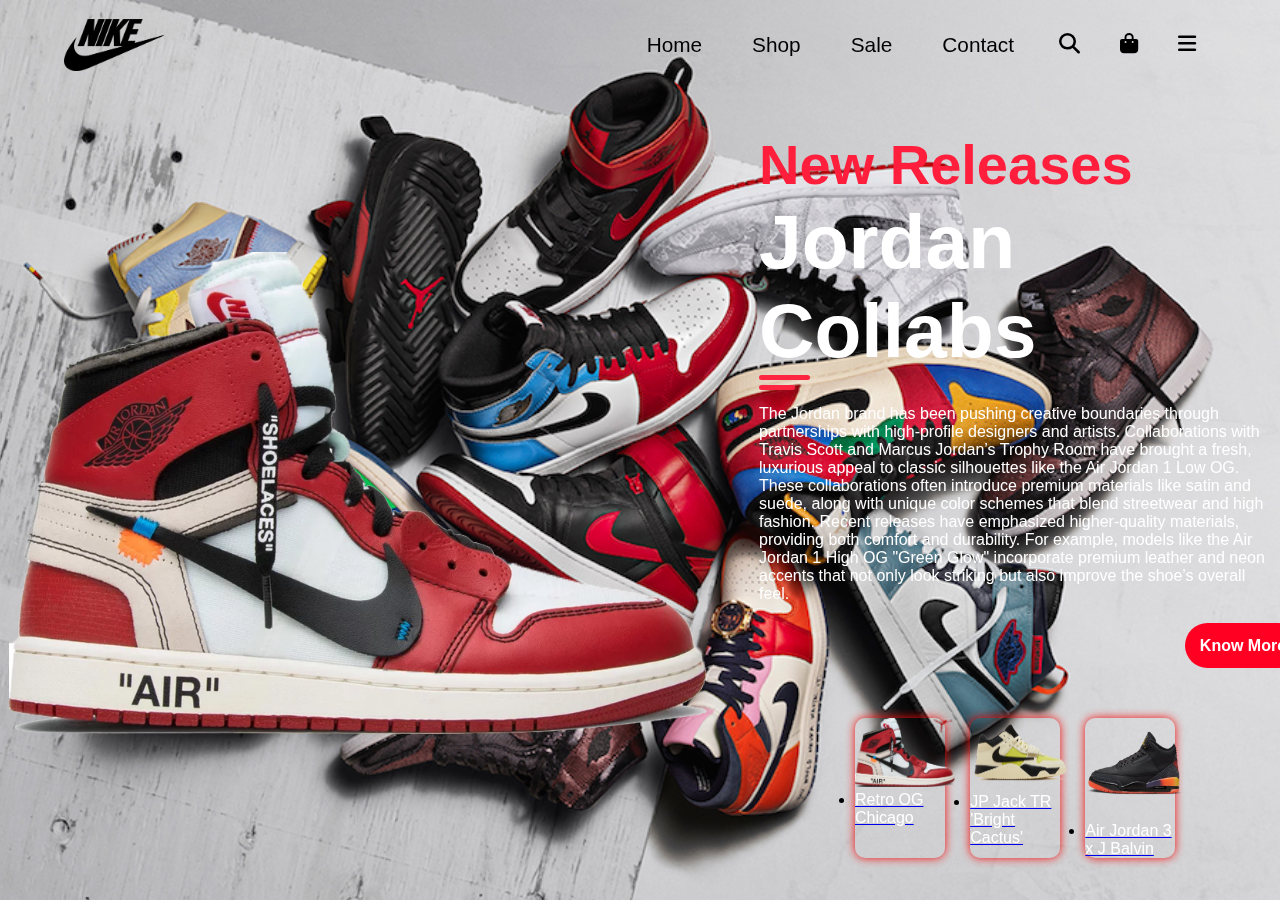
==== index.html @ 99236e8a "Update index.html" ====
<!DOCTYPE html>
<html lang="en">
<head>
    <meta charset="UTF-8">
    <meta name="viewport" content="width=device-width, initial-scale=1.0">
    <link rel="stylesheet" href="https://cdnjs.cloudflare.com/ajax/libs/font-awesome/6.5.1/css/all.min.css">
    <link rel="stylesheet" href="https://unpkg.com/aos@next/dist/aos.css" />
    <link rel="stylesheet" href="style.css">
    <link rel="stylesheet" href="travis.css" type="assets 3/css">
    <title>Shoes Website</title>
</head>
<body>
    <nav>
        <div class="nav-container">
            <div class="logo">
                <img src="nikePNG.png" alt="">
            </div>
            <div class="other">
                <div class="links">
                    <div class="link" data-aos="fade-up" data-aos-duration="1000"><a href="index.html">Home</a></div>
                    <div class="link" data-aos="fade-up" data-aos-duration="1000" data-aos-delay="100"><a href="">Shop</a></div>
                    <div class="link" data-aos="fade-up" data-aos-duration="1000" data-aos-delay="200"><a href="">Sale</a></div>
                    <div class="link" data-aos="fade-up" data-aos-duration="1000" data-aos-delay="300"><a href="">Contact</a></div>
                </div>
                <div class="icons">
                    <div data-aos="fade-up" data-aos-duration="1000" data-aos-delay="400"><i class="fa-solid fa-magnifying-glass"></i></div>
                    <div data-aos="fade-up" data-aos-duration="1000" data-aos-delay="500"><i class="fa-solid fa-bag-shopping"></i></div>
                    <div data-aos="fade-up" data-aos-duration="1000" data-aos-delay="600"><i class="fa-solid fa-bars hamburg" onclick="hamburg()"></i></div>
                </div>
            </div>
        </div>
        <div class="dropdown">
            <div class="links">
                <div class="link"><a href="index.html">Home</a></div>
                <div class="link"><a href="">Shop</a></div>
                <div class="link"><a href="">Sale</a></div>
                <div class="link"><a href="">Contact</a></div>
                <i class="fa-solid fa-xmark cancel" onclick="cancel()"></i>
            </div>
        </div>
    </nav>
    <section>
        <div class="image" data-aos="zoom-in-right" data-aos-duration="2000">
            <img src="Layer 0.png" alt="">
        </div>
        <div class="content">
            <h2 data-aos="fade-right" data-aos-duration="1200" data-aos-delay="700">New Releases</h2>
            <h1 data-aos="zoom-in" data-aos-duration="1200" data-aos-delay="900">Jordan Collabs<span></span></h1>
            <hr class="fir-line" data-aos="fade-right" data-aos-duration="1000" data-aos-delay="1000">
            <hr class="sec-line" data-aos="fade-right" data-aos-duration="1000" data-aos-delay="1100">
            <p data-aos="zoom-out" data-aos-duration="1200" data-aos-delay="1200">The Jordan brand has been pushing creative boundaries through partnerships with high-profile designers and artists. Collaborations with Travis Scott and Marcus Jordan’s Trophy Room have brought a fresh, luxurious appeal to classic silhouettes like the Air Jordan 1 Low OG. These collaborations often introduce premium materials like satin and suede, along with unique color schemes that blend streetwear and high fashion​. Recent releases have emphasized higher-quality materials, providing both comfort and durability. For example, models like the Air Jordan 1 High OG "Green Glow" incorporate premium leather and neon accents that not only look striking but also improve the shoe’s overall feel.</p>
            <div class="btn" data-aos="fade-right" data-aos-duration="1200" data-aos-delay="1300"><a href="https://sneakerbardetroit.com/air-jordan-1-fearless-ones-collection-release-date/"><button>Know More</button></div><a>
            <div class="other-shoes">
                <div class="shoes" data-aos="fade-up" data-aos-duration="1200" data-aos-delay="1500">
                    <img src="Layer 0.png" alt="" onclick="window.open(this.src, 'modal', 'popup')">
                    <li><a href="RD OCT nk .html" class="label"><label for="">Retro OG Chicago</label>
                </div>
                <div class="shoes" data-aos="fade-up" data-aos-duration="1200" data-aos-delay="1600">
                    <img src="jack 1.png" alt="" onclick="window.open(this.src, 'modal', 'popup')">
                    <li><a href="travis nk.html" class="label"><label for="">JP Jack TR 'Bright Cactus'</label>
                </div>
                <div class="shoes" data-aos="fade-up" data-aos-duration="1200" data-aos-delay="1700">
                    <img src="j1.webp" alt="" onclick="window.open(this.src, 'modal', 'popup')">
                    <li><a href="J bavlin nk.html" class="label"><label for= >Air Jordan 3 x J Balvin</label>
                </div>
            </div>
        </div>
    </section>
    <script src="https://unpkg.com/aos@next/dist/aos.js"></script>
    <script>
      AOS.init({offset:1});
    </script>
    <script>
        function hamburg(){
            const navbar = document.querySelector(".dropdown");
            navbar.style.transform = "translateY(0px)"
        }

        function cancel(){
            const navbar = document.querySelector(".dropdown");
            navbar.style.transform = "translateY(-500px)"
        }


    </script>
</body>
</html>
---- style.css ----
*{
    padding: 0;
    margin: 0;
    font-family: sans-serif;
    box-sizing: border-box;
}
body{
    width: 100%;
    height: 100vh;
    background-image: url(Air-Jordan-1-Fearless-Ones-Collection-Release-Date.jpg);
    background-position: center;
    background-repeat: no-repeat;
    background-size: cover;
}

p{
    color: #ffffff;
}

nav{
    width: 100%;
    height: 10vh;
}

.nav-container{
    padding: 0 5%;
    width: 100%;
    height: 100%;
    display: flex;
    justify-content: space-between;
    align-items: center;
}

nav .logo img{
    width: 100px;
    height: 100%;
    display: flex;
    align-items: center;
}

nav .other,
.nav-container .links,
.icons{
    display: flex;
}

.nav-container .links a,
.icons div i{
    cursor: pointer;
    font-size: 1.3rem;
    margin: 0 20px;
}

.nav-container .links a{
    margin: 0 25px;
    font-weight: 500;
    color: black;
    text-decoration: none;
    transition: 0.2s linear;
}

.nav-container .links a:hover{
    color: #fe0022;
}

.dropdown{
    width: 100%;
    height: auto;
    transform: translateY(-500px);
    position: absolute;
    top: 0;
    backdrop-filter: brightness(40%) blur(5px);
    transition: transform 0.3s linear;
}

.dropdown .links{
    width: 100%;
    display: flex;
    text-align: center;
    flex-direction: column;
}

.dropdown .links .link{
    padding: 15px 0;
    transition: 0.2s linear;
}

.dropdown .links .link a {
    color: white;
    text-decoration: none;
}

.dropdown .links .link:hover{
    background-color: #ff0426;
}

.dropdown .cancel{
    font-size: 2rem;
    color: white;
    position: absolute;
    top: 10px;
    right: 15px;
    transition: 0.2s linear;
}

.dropdown .cancel:hover{
    transform: rotate(90deg);
}

/* Section Start */

section{
    width: 100%;
    min-height: 90vh;
    display: flex;
    justify-content: center;
    align-items: center;
}

section .image{
    max-width: 700px;
}

.image img{
    width: 100%;
}

.content{
    width: 40%;
    margin-left: 50px;
}

.content h2{
    font-size: clamp(2rem, 5vw, 3.5rem);
    font-weight: 800;
    color: #ff1f3d;
}

.content h1{
    font-size: clamp(3rem, 6vw, 6rem);
    font-weight: 700;
    color: #ffffff;
}

.content h1 span{
    color: #fd1131;
}

.content hr{
    height: 5px;
    background-color: #fe2541;
    border: none;
    border-radius: 5px;
}

.content .fir-line{
    width: 10%;
}

.content .sec-line{
    width: 7%;
    margin-top: 5px;
}

.content p{
    margin-top: 15px;
}

.content .btn{
    margin: 20px 0;
    width: 100%;
    display: flex;
    justify-content: end;
    align-items: center;
}

.content .btn button{
    width: 135%;
    height: 5vh;
    font-size: 100%;
    font-weight: 600;
    color: white;
    background-color: #ff0022;
    border-radius: 40px;
    border: none;
    outline: none;
    transition: 0.2s linear;
}

.content .btn button:hover{
    box-shadow: 0 0 10px 5px #ff0224;
}

.content .other-shoes{
    margin:  0 15%;
    width: 70%;
    display: flex;
    justify-content: space-around;
}

.content .other-shoes .shoes{
    display: flex;
    margin-top: 30px;
    border-radius: 10px;
    flex-direction: column;
    width:25%;
    box-shadow: 0 0 10px rgb(244, 13, 13);
}

.content .other-shoes .shoes img{
    width: 100px;
    margin-top: -40px 0 10px 0;
    transition: 0.2s linear;
}

.shoes img:hover{
    scale: 1.2;
}

.other-shoes .shoes label{
    text-align: center;
    margin: 10px 0;
    color: #ffffff; 
}

@media (max-width:884px){
    body{
        background-image: url(bg2.png);
    }

    .nav-container .logo img{
        filter: drop-shadow(0 0 10px black);
    }

    section{
        margin-top: 0;
        display: flex;
        flex-direction: column;
    }

    .content{
        width: 95%;
        margin-left: 0;
    }

    .image{
        width: 100%;
        display: flex;
        justify-content: center;
    }

    .content .other-shoes{
        min-height: 21vh;
        margin-top: 15px 10%;
    }

    .other-shoes .shoes{
        display: flex;
        justify-content: center;
        align-items: center;
    }

}

@media (max-width:440px){
    .nav-container .links{
        display: none;
    }

    .image img{
        width: 65%;
    }

    .content .other-shoes{
        width: 100%;
        margin:15px 0 ;
    }
   
}
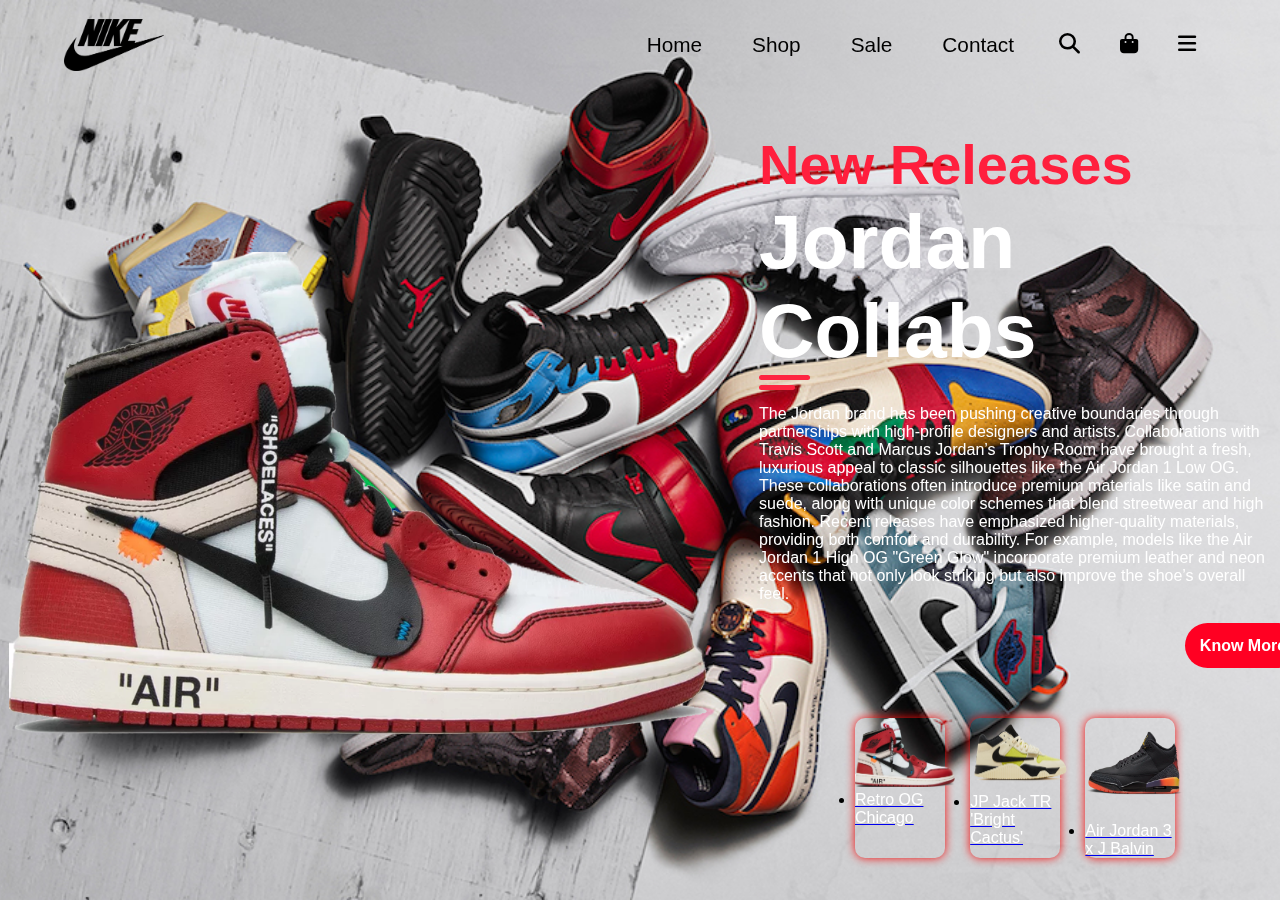
==== commit 2dcafd25: "Update index.html" ====
--- a/index.html
+++ b/index.html
@@ -6,7 +6,7 @@
     <link rel="stylesheet" href="https://cdnjs.cloudflare.com/ajax/libs/font-awesome/6.5.1/css/all.min.css">
     <link rel="stylesheet" href="https://unpkg.com/aos@next/dist/aos.css" />
     <link rel="stylesheet" href="style.css">
-    <link rel="stylesheet" href="travis.css" type="assets 3/css">
+    <link rel="stylesheet" href="travis.css" type="text/css">
     <title>Shoes Website</title>
 </head>
 <body>
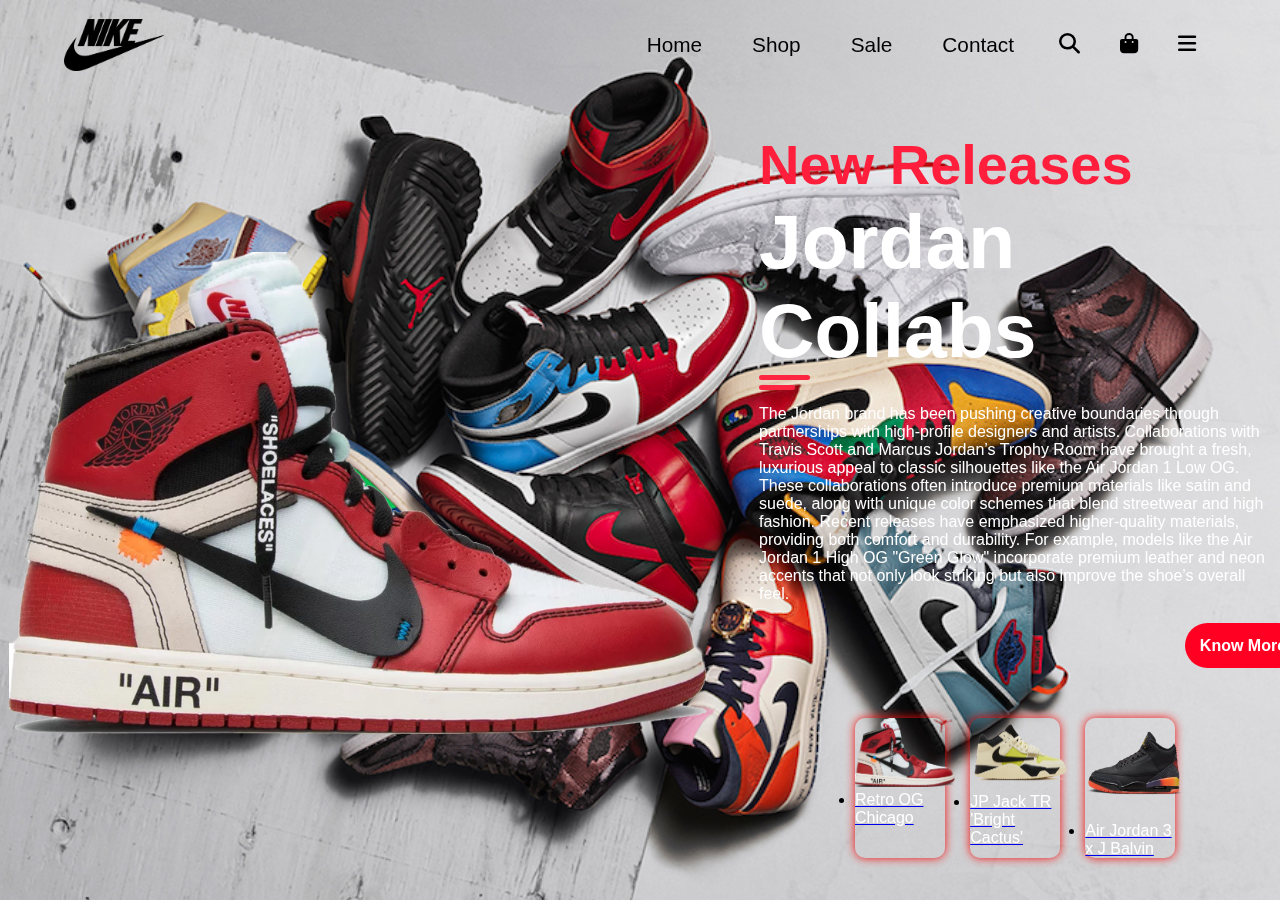
==== commit f6d06545: "Update index.html" ====
--- a/index.html
+++ b/index.html
@@ -6,7 +6,7 @@
     <link rel="stylesheet" href="https://cdnjs.cloudflare.com/ajax/libs/font-awesome/6.5.1/css/all.min.css">
     <link rel="stylesheet" href="https://unpkg.com/aos@next/dist/aos.css" />
     <link rel="stylesheet" href="style.css">
-    <link rel="stylesheet" href="travis.css" type="text/css">
+    <link rel="stylesheet" href="travis.css" type= "assets3/css">
     <title>Shoes Website</title>
 </head>
 <body>
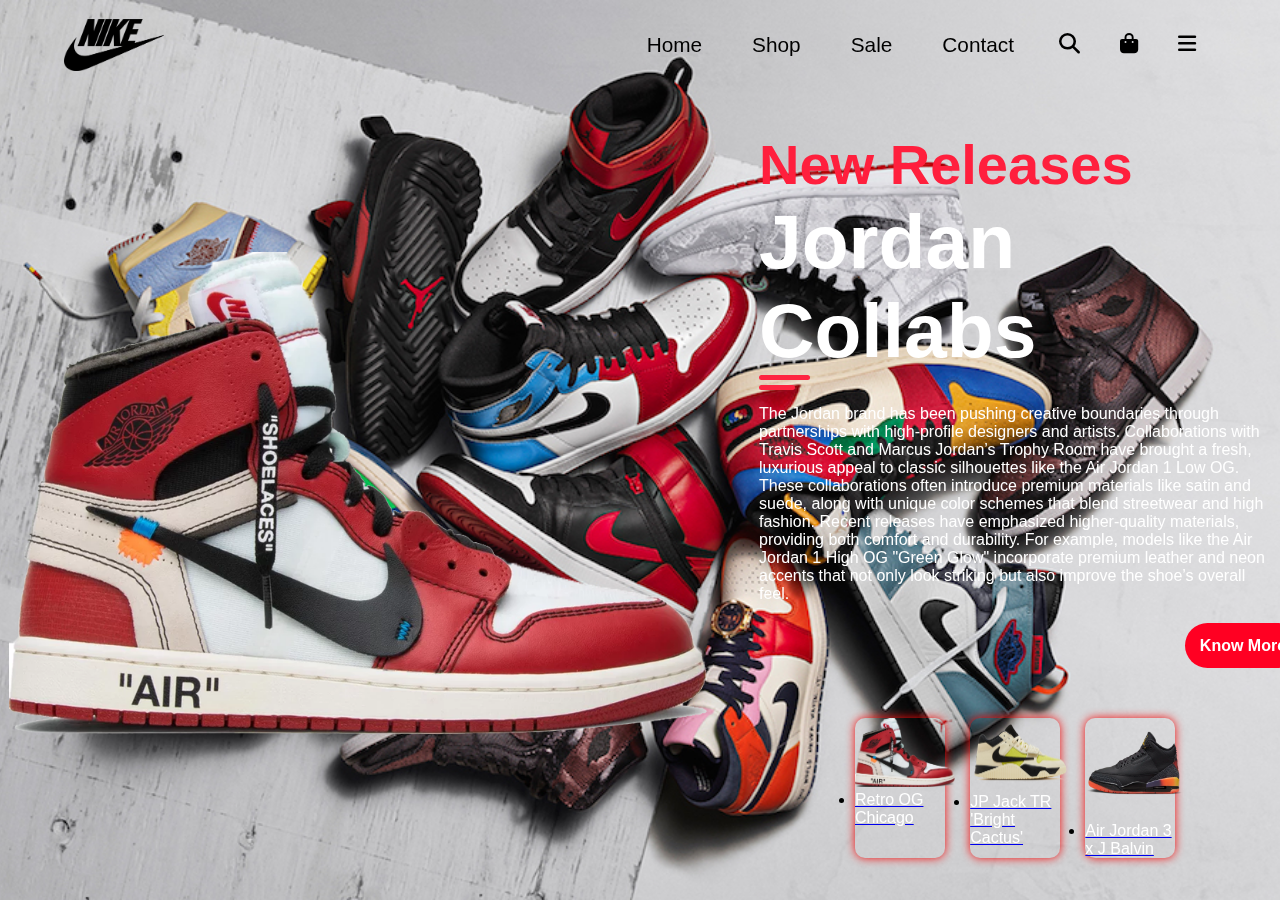
==== commit 40cbbbb5: "Update index.html" ====
--- a/index.html
+++ b/index.html
@@ -6,7 +6,7 @@
     <link rel="stylesheet" href="https://cdnjs.cloudflare.com/ajax/libs/font-awesome/6.5.1/css/all.min.css">
     <link rel="stylesheet" href="https://unpkg.com/aos@next/dist/aos.css" />
     <link rel="stylesheet" href="style.css">
-    <link rel="stylesheet" href="travis.css" type= "assets3/css">
+    <link rel="stylesheet" href="travis.css" type= "assets 3/css">
     <title>Shoes Website</title>
 </head>
 <body>
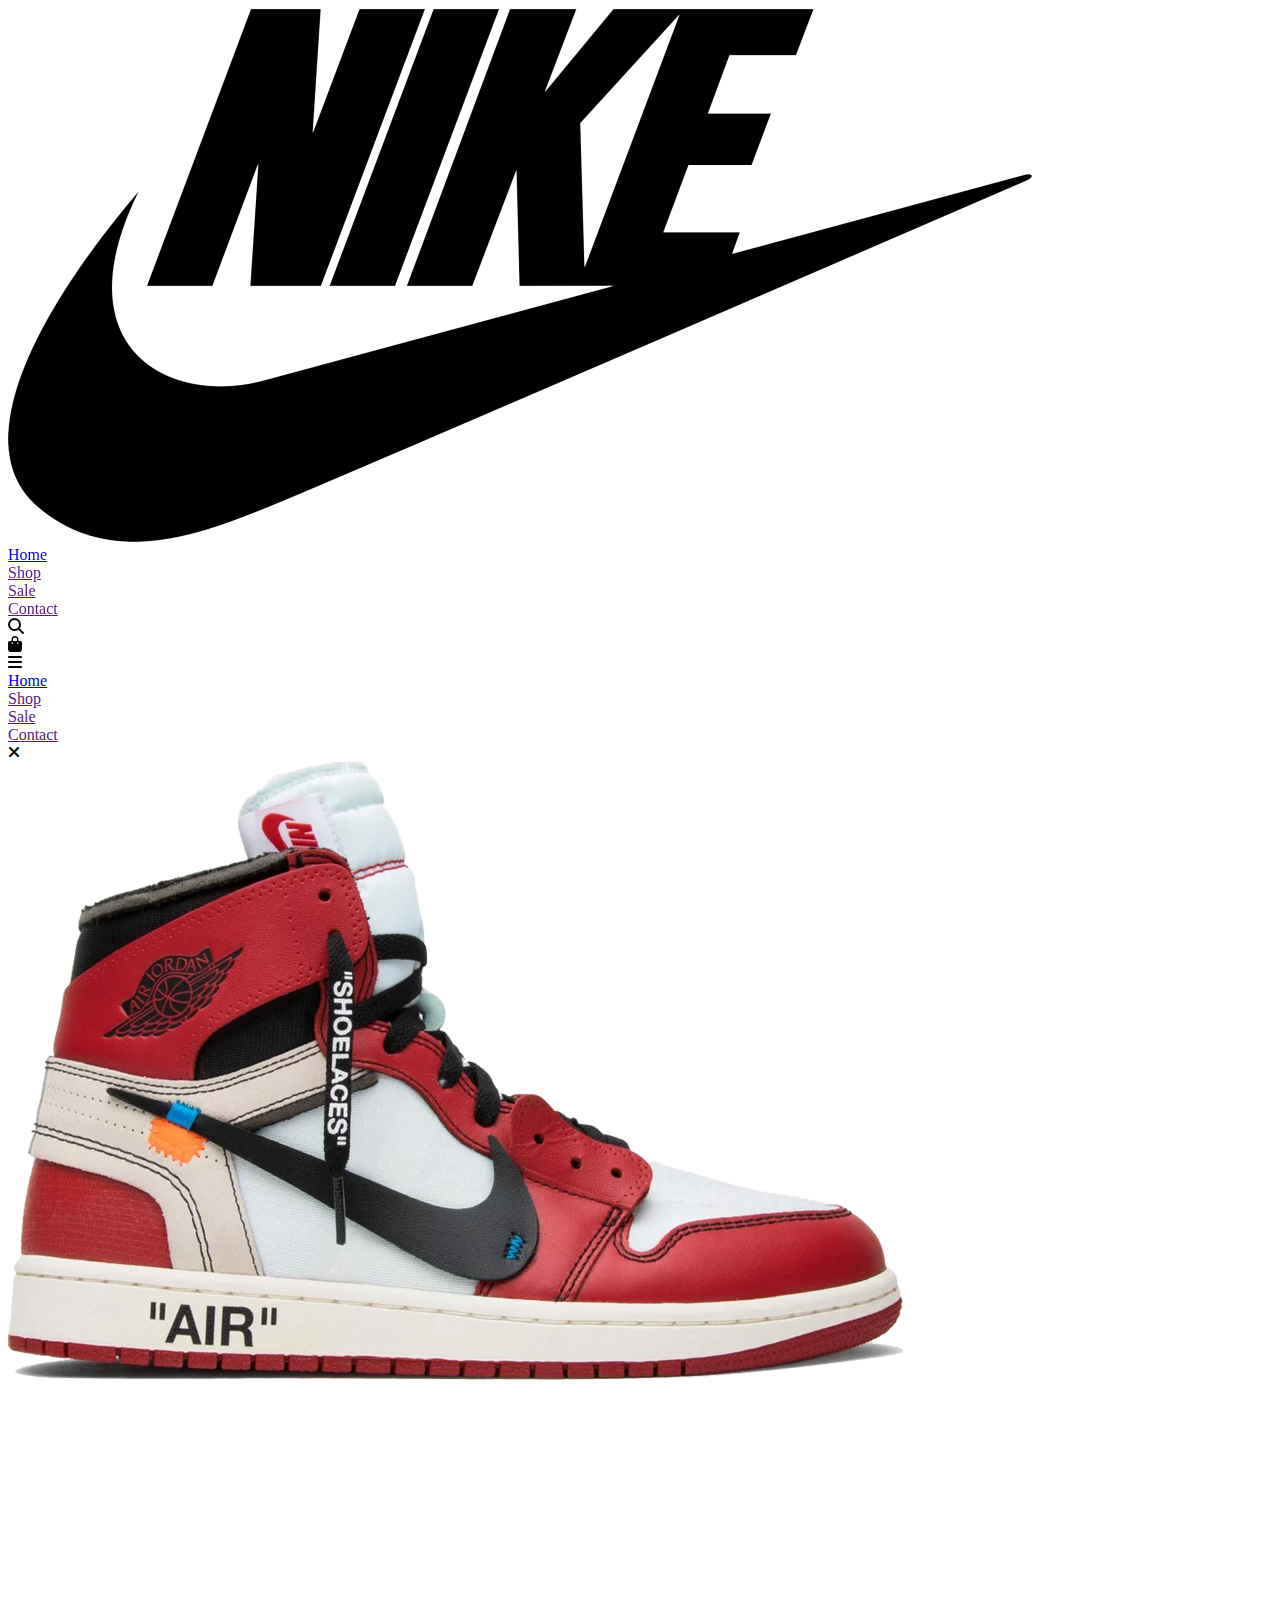
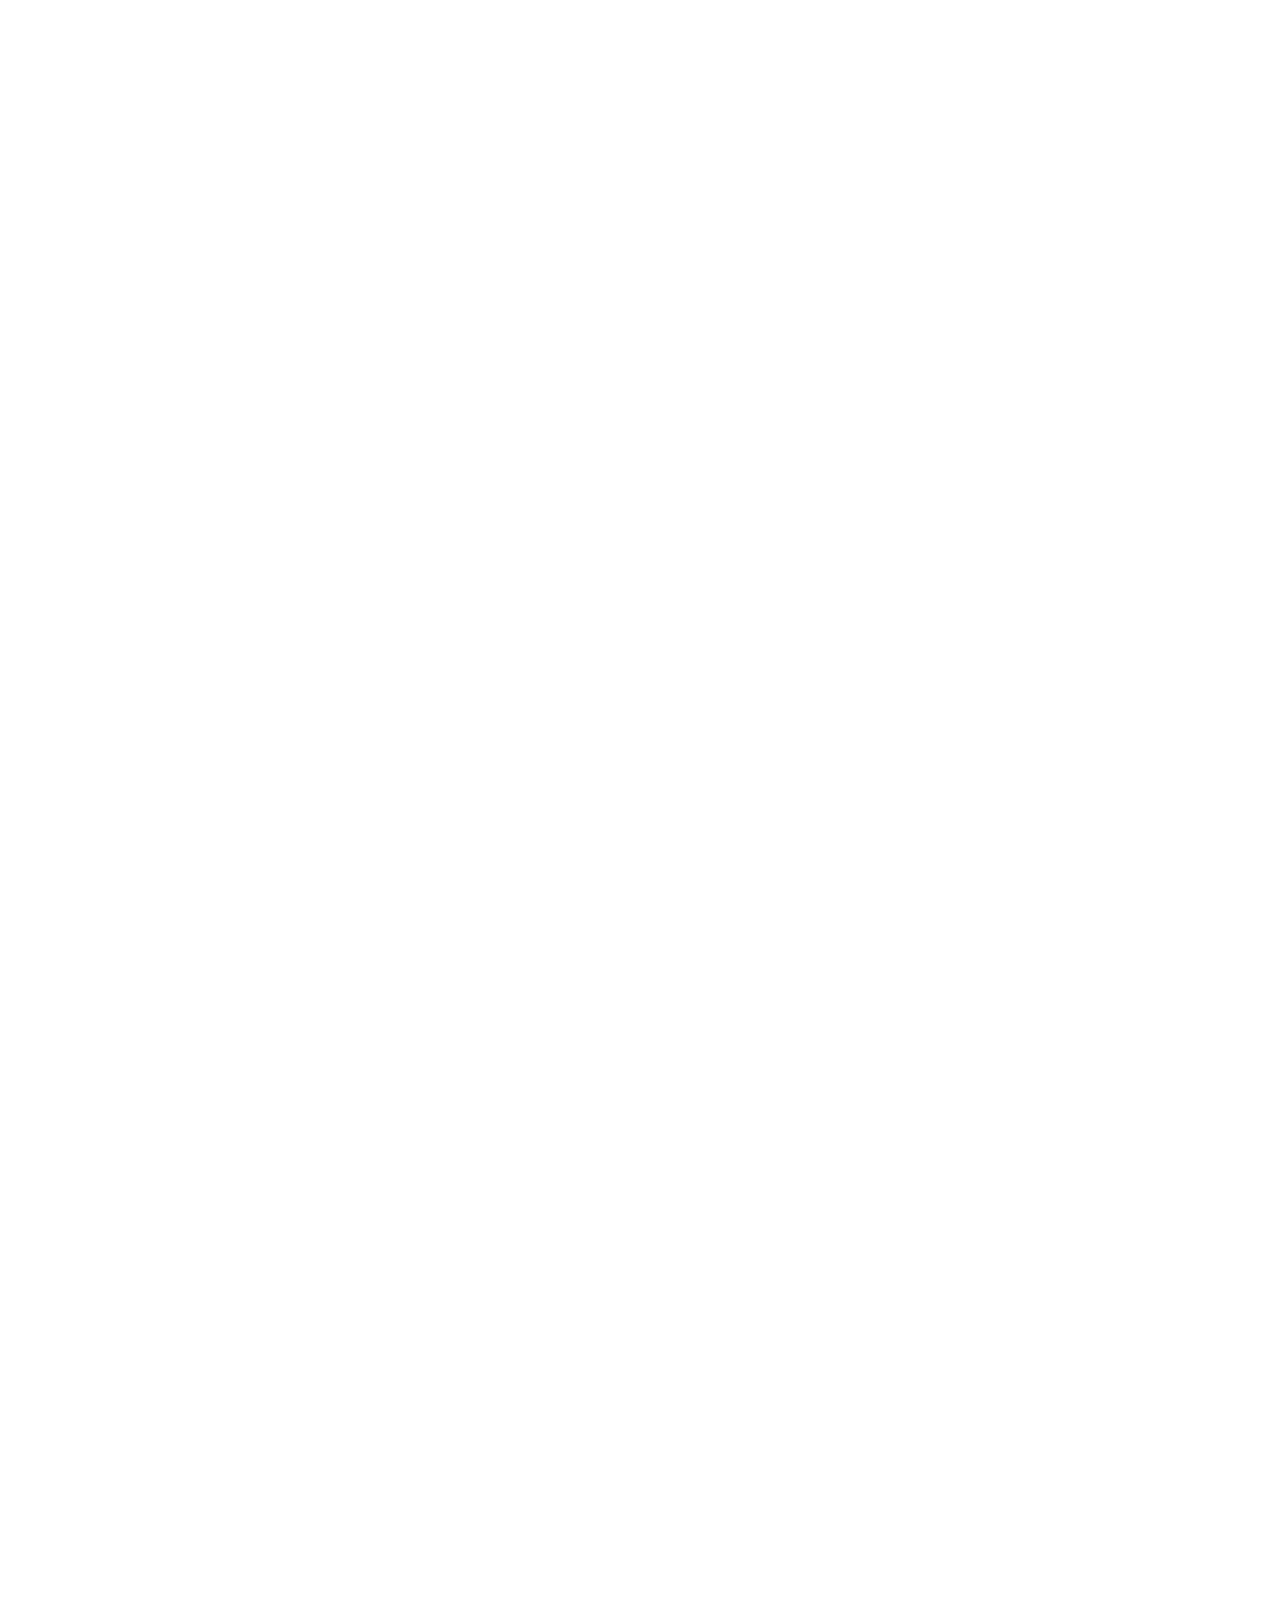
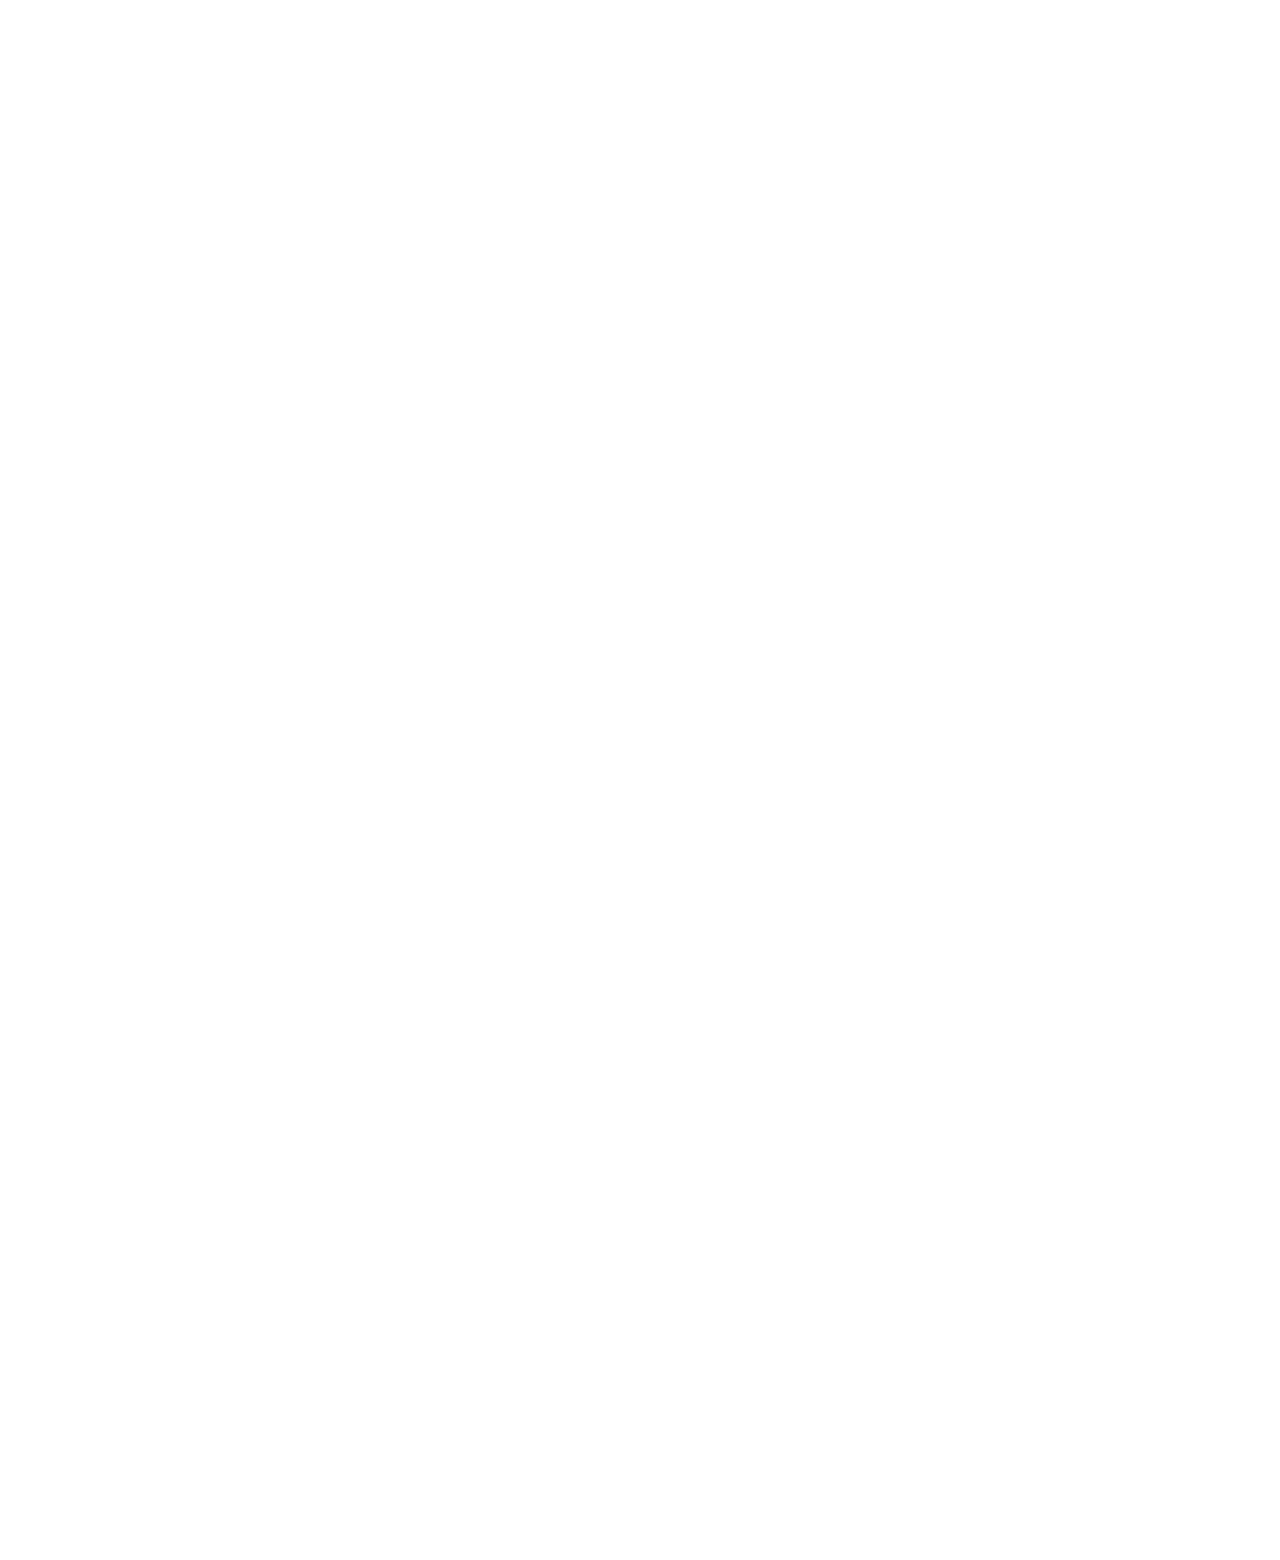
==== commit e1611775: "Update index.html" ====
--- a/index.html
+++ b/index.html
@@ -5,8 +5,7 @@
     <meta name="viewport" content="width=device-width, initial-scale=1.0">
     <link rel="stylesheet" href="https://cdnjs.cloudflare.com/ajax/libs/font-awesome/6.5.1/css/all.min.css">
     <link rel="stylesheet" href="https://unpkg.com/aos@next/dist/aos.css" />
-    <link rel="stylesheet" href="style.css">
-    <link rel="stylesheet" href="travis.css" type= "assets 3/css">
+    <link rel="stylesheet" href="travis.css" type= "text/css">
     <title>Shoes Website</title>
 </head>
 <body>
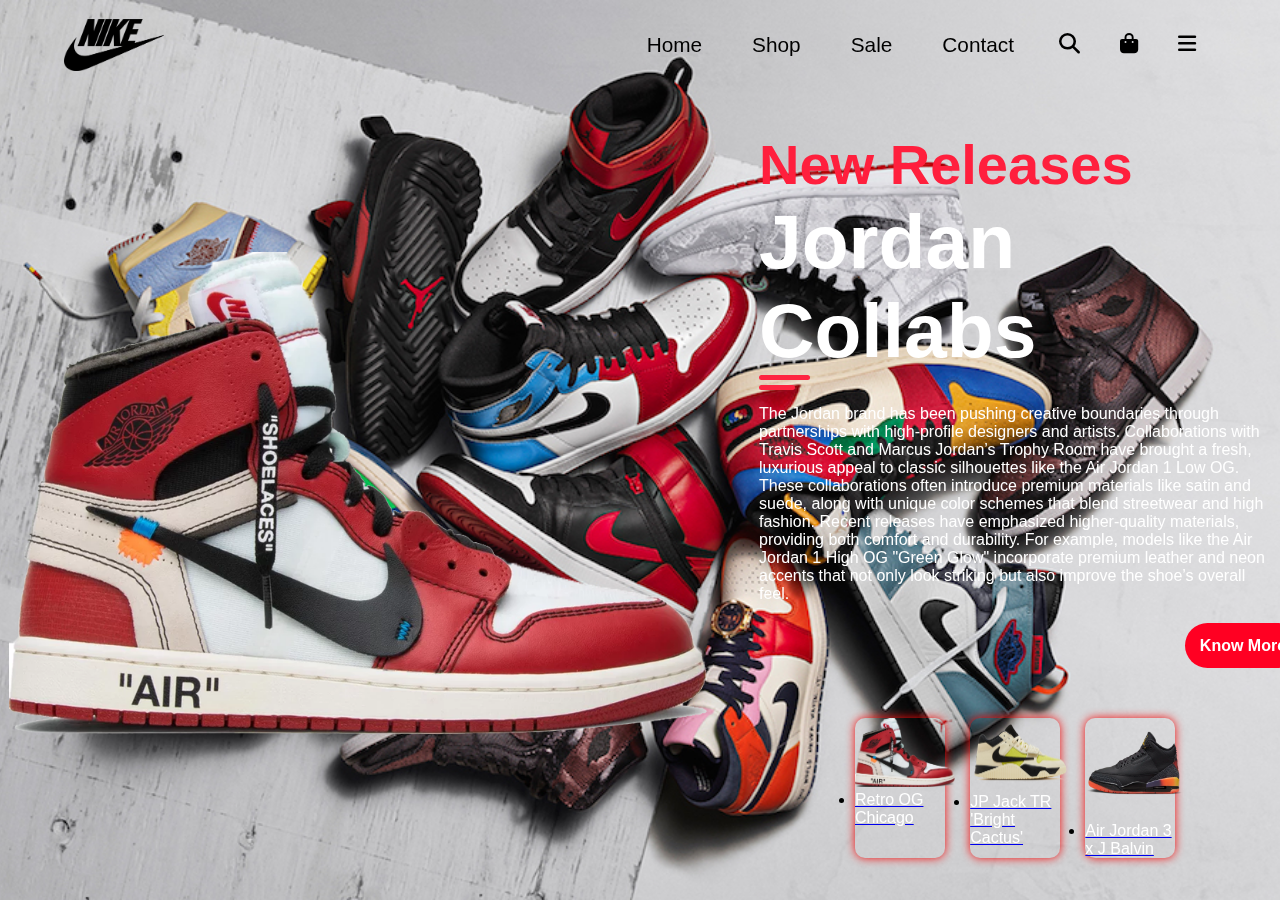
==== commit 867855b0: "Update index.html" ====
--- a/index.html
+++ b/index.html
@@ -5,7 +5,7 @@
     <meta name="viewport" content="width=device-width, initial-scale=1.0">
     <link rel="stylesheet" href="https://cdnjs.cloudflare.com/ajax/libs/font-awesome/6.5.1/css/all.min.css">
     <link rel="stylesheet" href="https://unpkg.com/aos@next/dist/aos.css" />
-    <link rel="stylesheet" href="travis.css" type= "text/css">
+    <link rel="stylesheet" href="style.css">
     <title>Shoes Website</title>
 </head>
 <body>
--- a/style.css
+++ b/style.css
@@ -0,0 +1,279 @@
+*{
+    padding: 0;
+    margin: 0;
+    font-family: sans-serif;
+    box-sizing: border-box;
+}
+body{
+    width: 100%;
+    height: 100vh;
+    background-image: url(Air-Jordan-1-Fearless-Ones-Collection-Release-Date.jpg);
+    background-position: center;
+    background-repeat: no-repeat;
+    background-size: cover;
+}
+
+p{
+    color: #ffffff;
+}
+
+nav{
+    width: 100%;
+    height: 10vh;
+}
+
+.nav-container{
+    padding: 0 5%;
+    width: 100%;
+    height: 100%;
+    display: flex;
+    justify-content: space-between;
+    align-items: center;
+}
+
+nav .logo img{
+    width: 100px;
+    height: 100%;
+    display: flex;
+    align-items: center;
+}
+
+nav .other,
+.nav-container .links,
+.icons{
+    display: flex;
+}
+
+.nav-container .links a,
+.icons div i{
+    cursor: pointer;
+    font-size: 1.3rem;
+    margin: 0 20px;
+}
+
+.nav-container .links a{
+    margin: 0 25px;
+    font-weight: 500;
+    color: black;
+    text-decoration: none;
+    transition: 0.2s linear;
+}
+
+.nav-container .links a:hover{
+    color: #fe0022;
+}
+
+.dropdown{
+    width: 100%;
+    height: auto;
+    transform: translateY(-500px);
+    position: absolute;
+    top: 0;
+    backdrop-filter: brightness(40%) blur(5px);
+    transition: transform 0.3s linear;
+}
+
+.dropdown .links{
+    width: 100%;
+    display: flex;
+    text-align: center;
+    flex-direction: column;
+}
+
+.dropdown .links .link{
+    padding: 15px 0;
+    transition: 0.2s linear;
+}
+
+.dropdown .links .link a {
+    color: white;
+    text-decoration: none;
+}
+
+.dropdown .links .link:hover{
+    background-color: #ff0426;
+}
+
+.dropdown .cancel{
+    font-size: 2rem;
+    color: white;
+    position: absolute;
+    top: 10px;
+    right: 15px;
+    transition: 0.2s linear;
+}
+
+.dropdown .cancel:hover{
+    transform: rotate(90deg);
+}
+
+/* Section Start */
+
+section{
+    width: 100%;
+    min-height: 90vh;
+    display: flex;
+    justify-content: center;
+    align-items: center;
+}
+
+section .image{
+    max-width: 700px;
+}
+
+.image img{
+    width: 100%;
+}
+
+.content{
+    width: 40%;
+    margin-left: 50px;
+}
+
+.content h2{
+    font-size: clamp(2rem, 5vw, 3.5rem);
+    font-weight: 800;
+    color: #ff1f3d;
+}
+
+.content h1{
+    font-size: clamp(3rem, 6vw, 6rem);
+    font-weight: 700;
+    color: #ffffff;
+}
+
+.content h1 span{
+    color: #fd1131;
+}
+
+.content hr{
+    height: 5px;
+    background-color: #fe2541;
+    border: none;
+    border-radius: 5px;
+}
+
+.content .fir-line{
+    width: 10%;
+}
+
+.content .sec-line{
+    width: 7%;
+    margin-top: 5px;
+}
+
+.content p{
+    margin-top: 15px;
+}
+
+.content .btn{
+    margin: 20px 0;
+    width: 100%;
+    display: flex;
+    justify-content: end;
+    align-items: center;
+}
+
+.content .btn button{
+    width: 135%;
+    height: 5vh;
+    font-size: 100%;
+    font-weight: 600;
+    color: white;
+    background-color: #ff0022;
+    border-radius: 40px;
+    border: none;
+    outline: none;
+    transition: 0.2s linear;
+}
+
+.content .btn button:hover{
+    box-shadow: 0 0 10px 5px #ff0224;
+}
+
+.content .other-shoes{
+    margin:  0 15%;
+    width: 70%;
+    display: flex;
+    justify-content: space-around;
+}
+
+.content .other-shoes .shoes{
+    display: flex;
+    margin-top: 30px;
+    border-radius: 10px;
+    flex-direction: column;
+    width:25%;
+    box-shadow: 0 0 10px rgb(244, 13, 13);
+}
+
+.content .other-shoes .shoes img{
+    width: 100px;
+    margin-top: -40px 0 10px 0;
+    transition: 0.2s linear;
+}
+
+.shoes img:hover{
+    scale: 1.2;
+}
+
+.other-shoes .shoes label{
+    text-align: center;
+    margin: 10px 0;
+    color: #ffffff; 
+}
+
+@media (max-width:884px){
+    body{
+        background-image: url(bg2.png);
+    }
+
+    .nav-container .logo img{
+        filter: drop-shadow(0 0 10px black);
+    }
+
+    section{
+        margin-top: 0;
+        display: flex;
+        flex-direction: column;
+    }
+
+    .content{
+        width: 95%;
+        margin-left: 0;
+    }
+
+    .image{
+        width: 100%;
+        display: flex;
+        justify-content: center;
+    }
+
+    .content .other-shoes{
+        min-height: 21vh;
+        margin-top: 15px 10%;
+    }
+
+    .other-shoes .shoes{
+        display: flex;
+        justify-content: center;
+        align-items: center;
+    }
+
+}
+
+@media (max-width:440px){
+    .nav-container .links{
+        display: none;
+    }
+
+    .image img{
+        width: 65%;
+    }
+
+    .content .other-shoes{
+        width: 100%;
+        margin:15px 0 ;
+    }
+   
+}
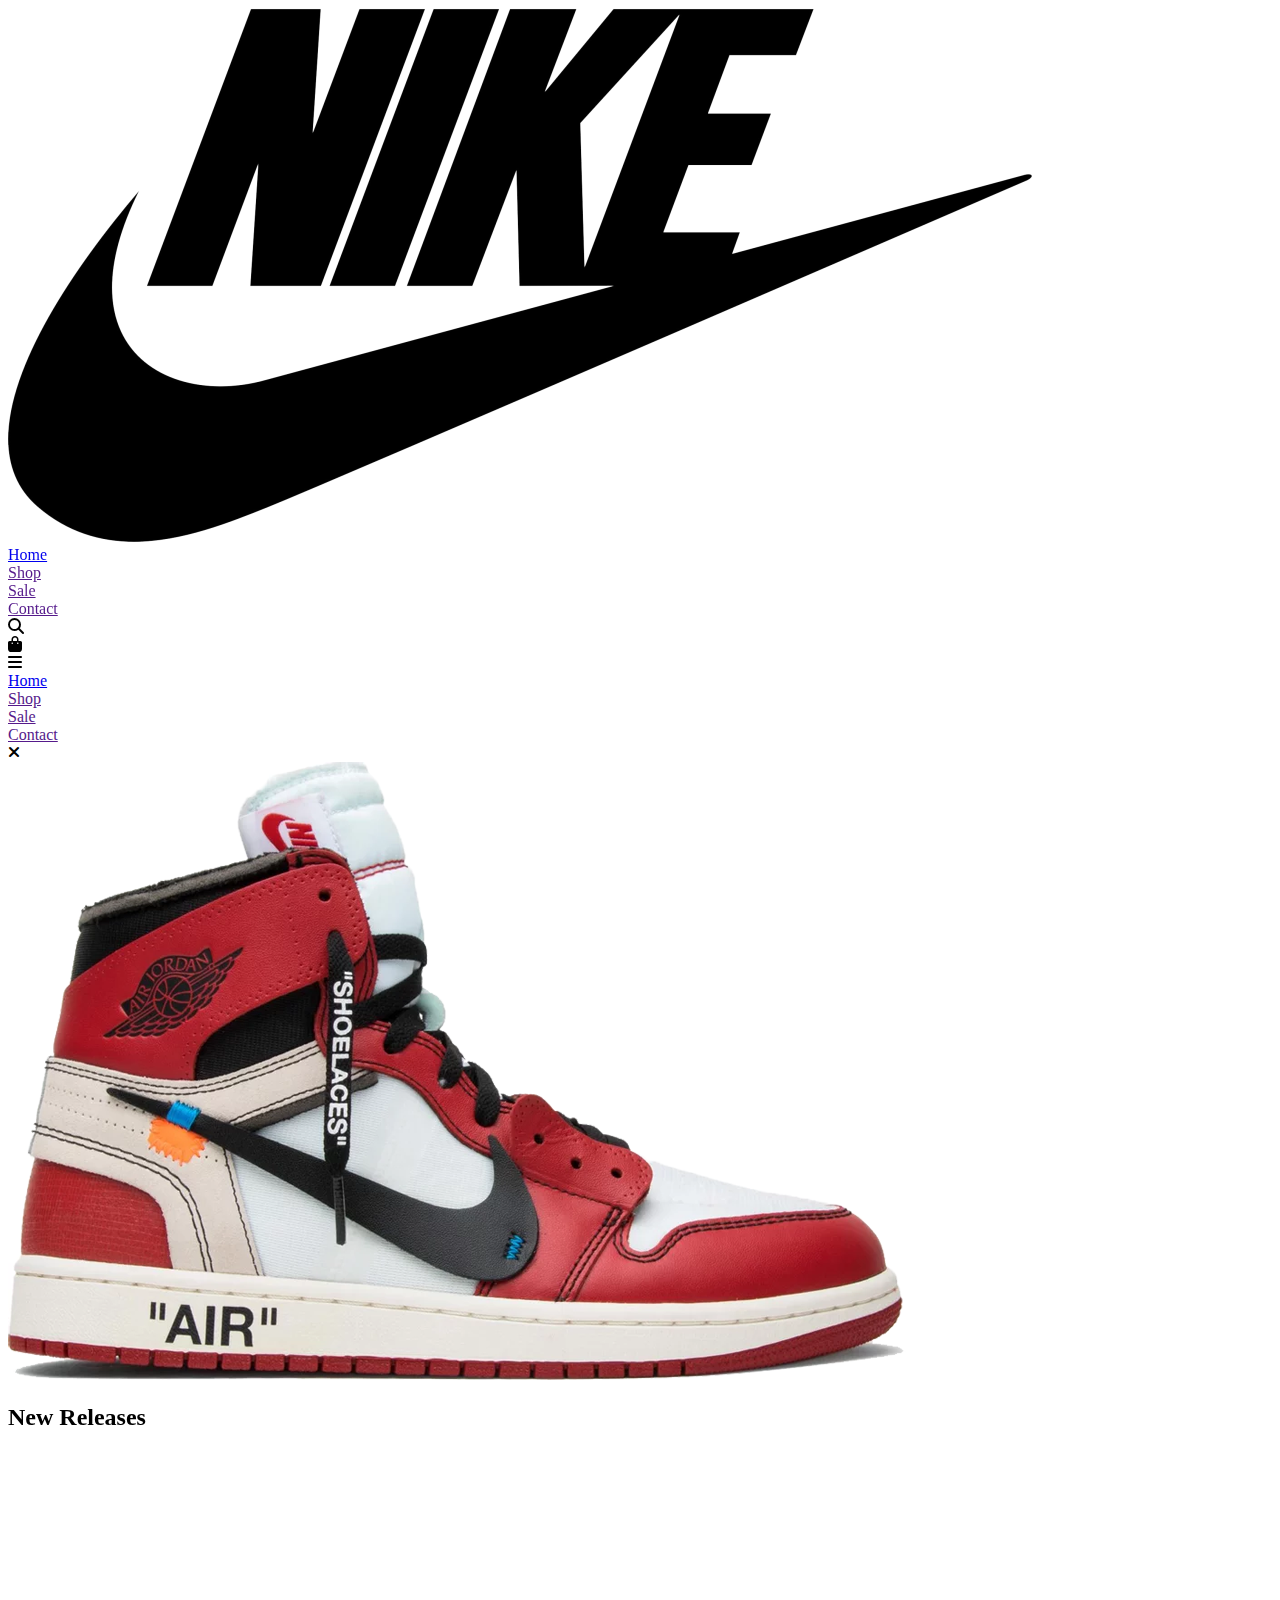
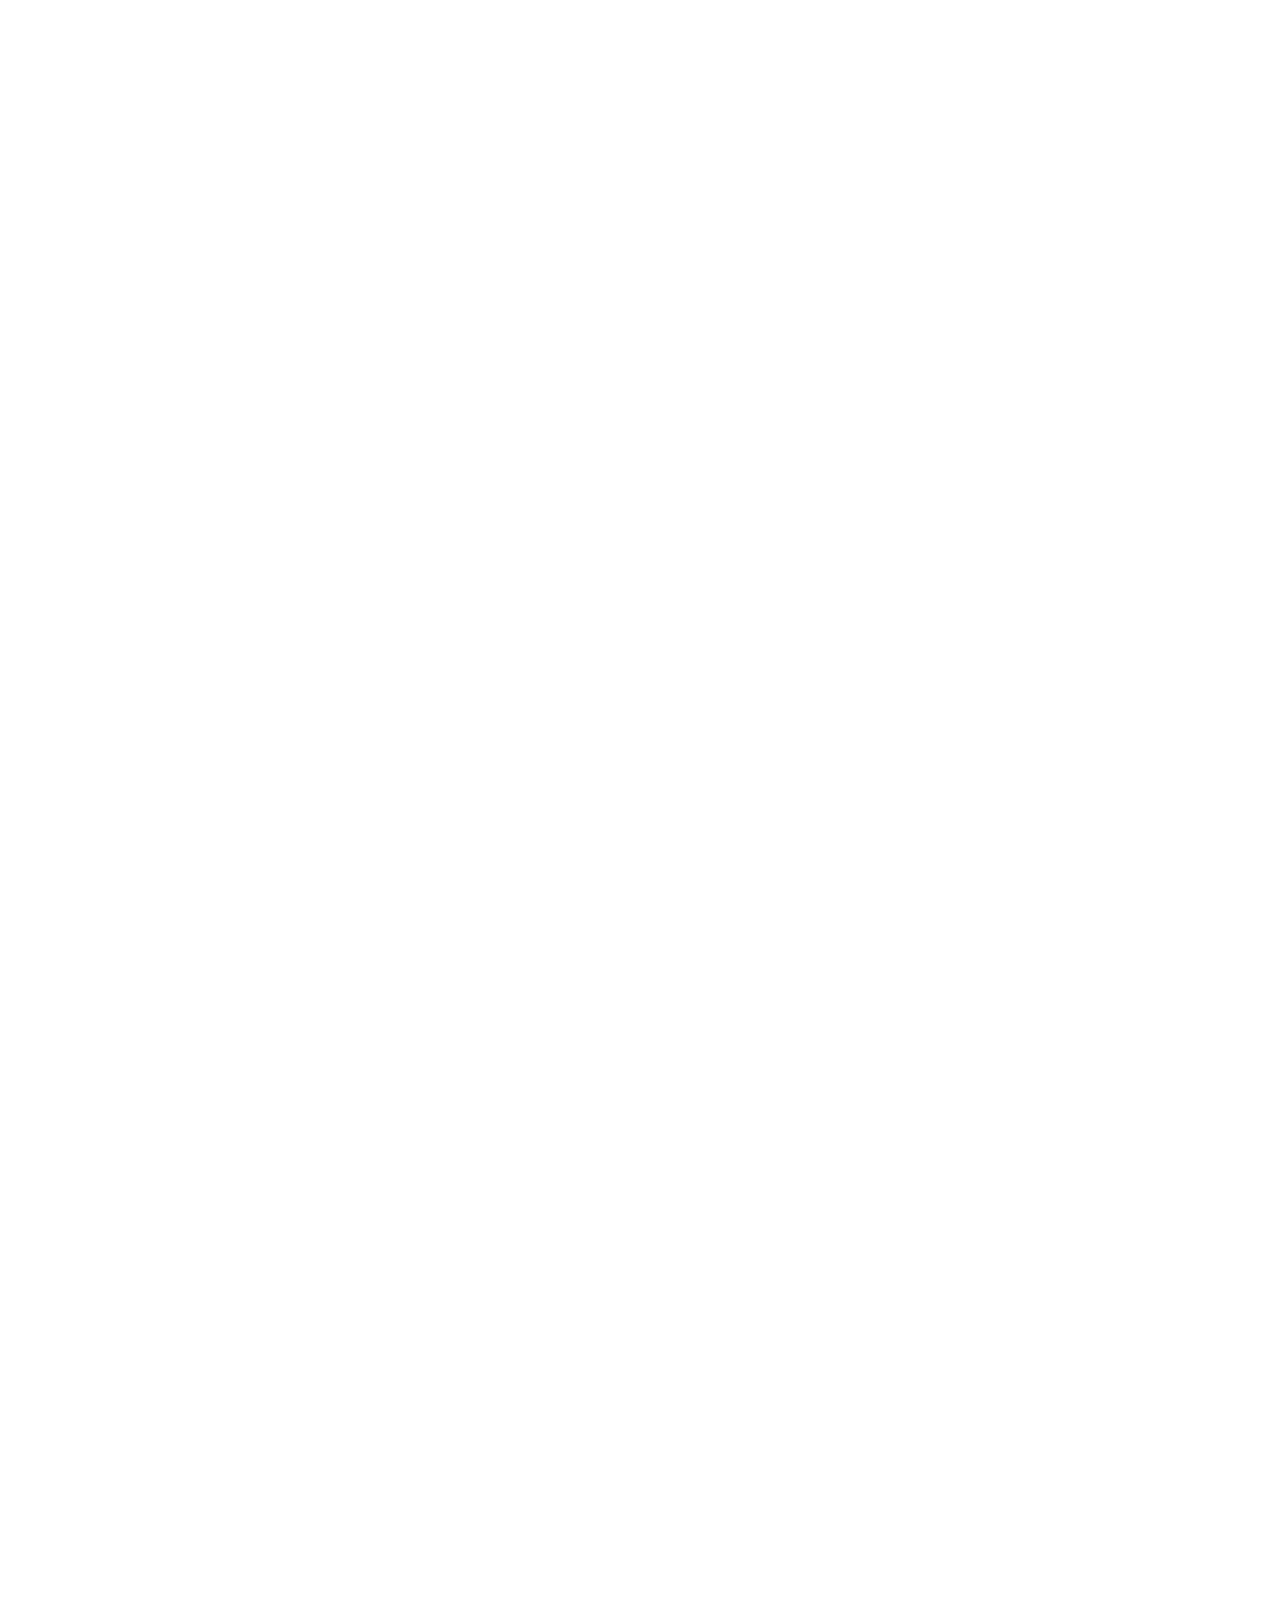
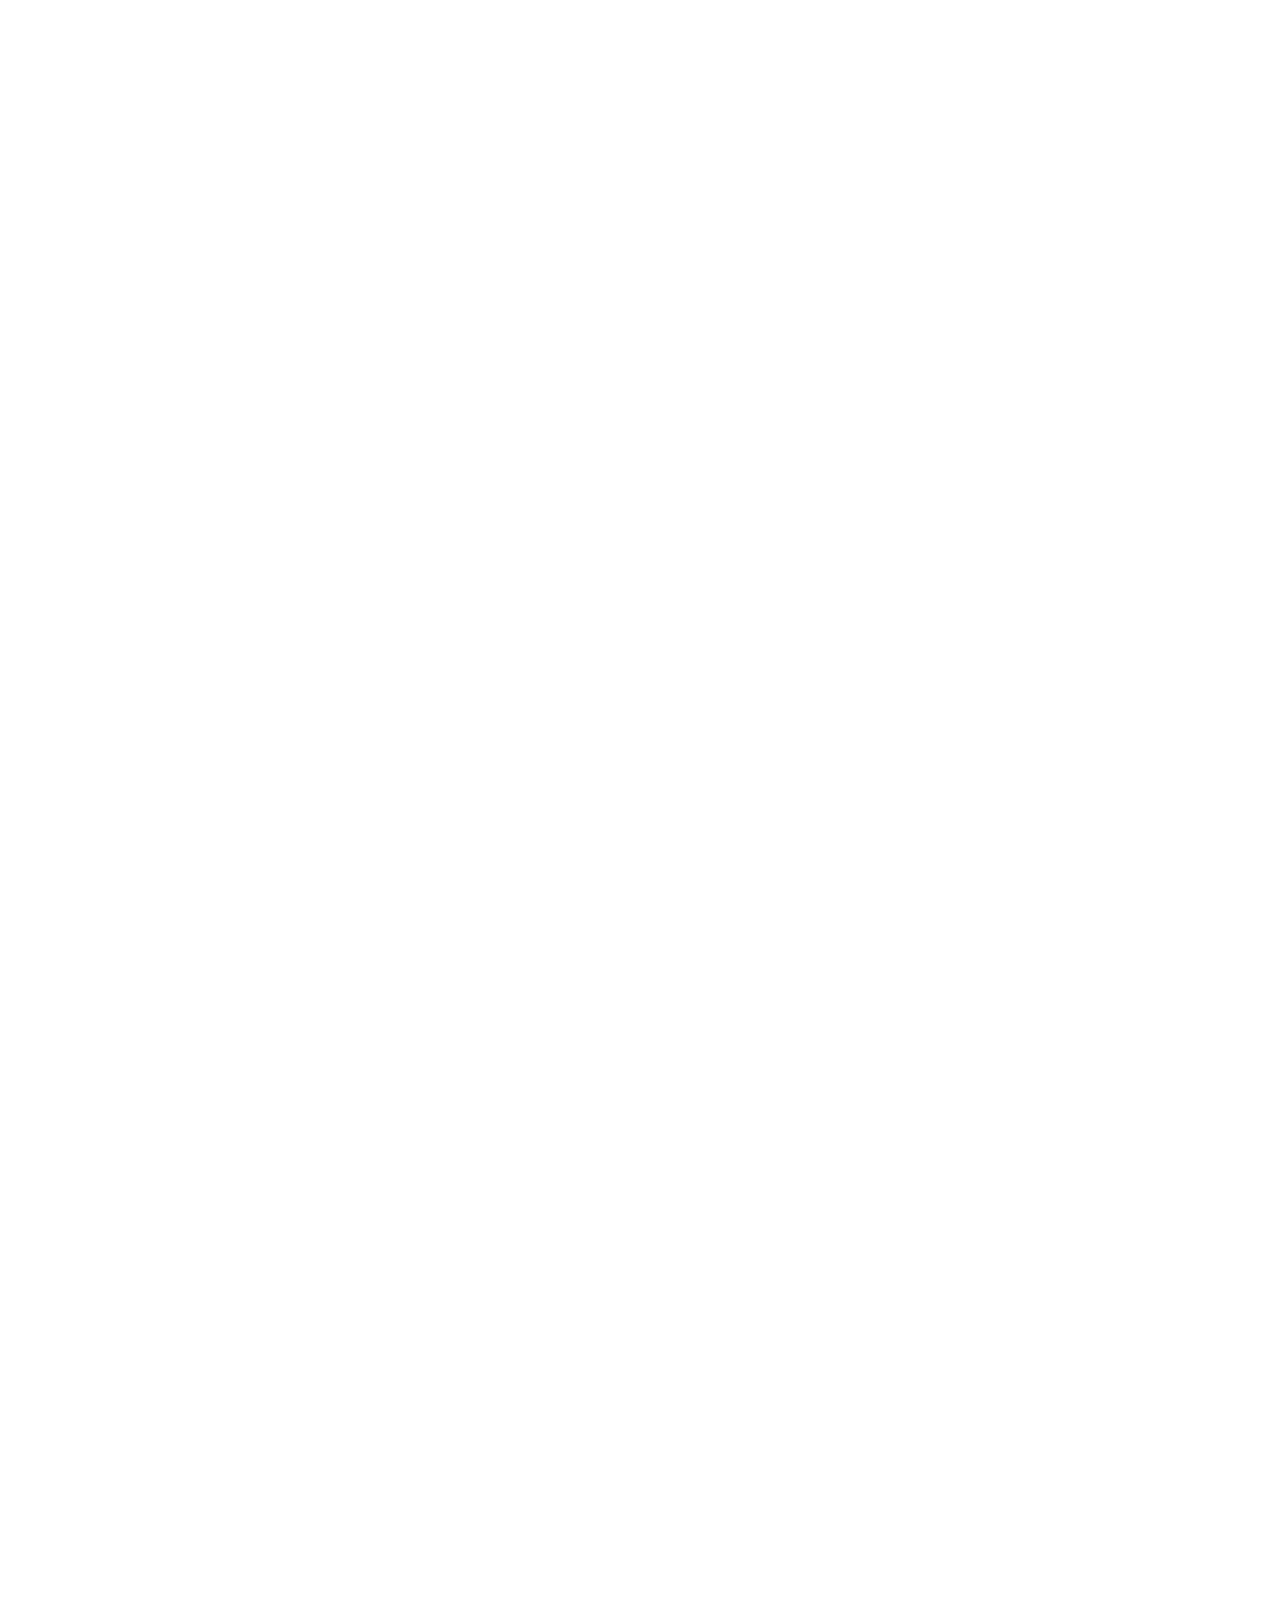
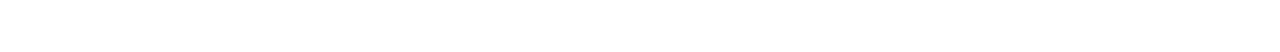
==== commit 125f1bea: "Update index.html" ====
--- a/index.html
+++ b/index.html
@@ -5,7 +5,7 @@
     <meta name="viewport" content="width=device-width, initial-scale=1.0">
     <link rel="stylesheet" href="https://cdnjs.cloudflare.com/ajax/libs/font-awesome/6.5.1/css/all.min.css">
     <link rel="stylesheet" href="https://unpkg.com/aos@next/dist/aos.css" />
-    <link rel="stylesheet" href="style.css">
+    <link rel="stylesheet" href="home.css" type="text/css">
     <title>Shoes Website</title>
 </head>
 <body>
